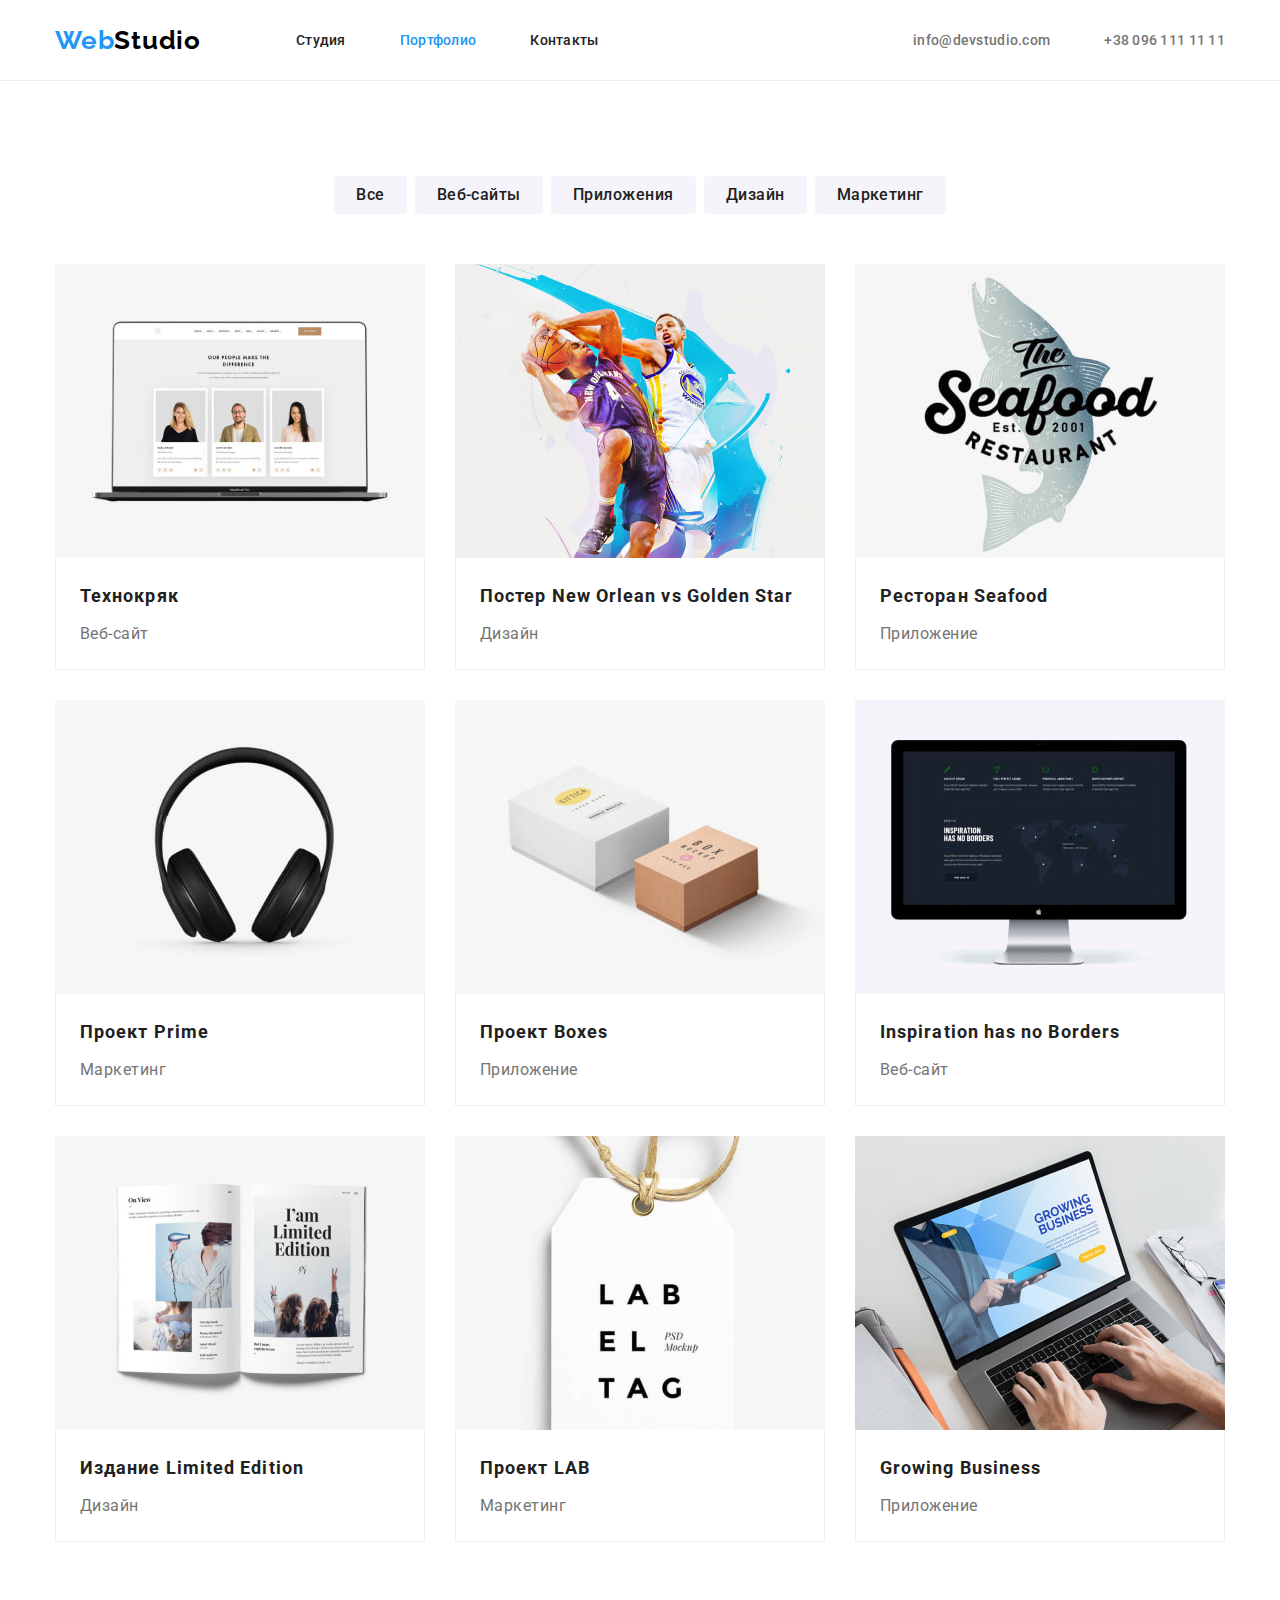
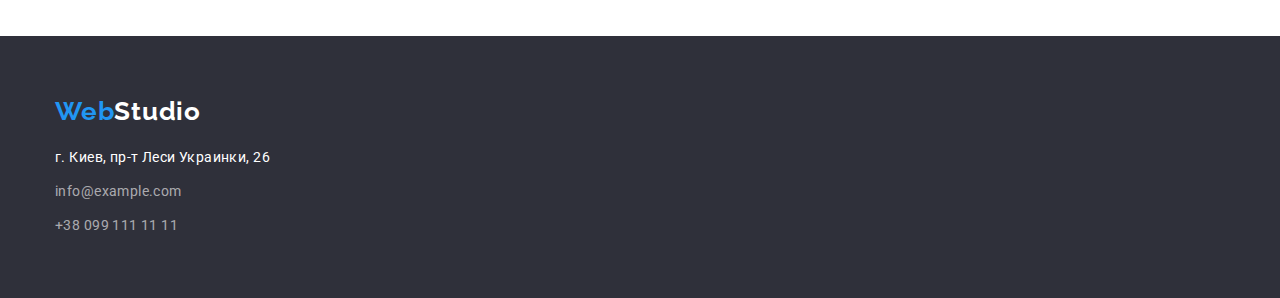
==== portfolio.html @ d4a07beb "Initial commit - HW#3 copy" ====
<!DOCTYPE html>
<html lang="ru">

<head>
    <meta charset="UTF-8" />
    <meta name="viewport" content="width=device-width, initial-scale=1.0" />
    <title>WebStudio</title>  
    <link rel="preconnect" href="https://fonts.googleapis.com">
    <link rel="preconnect" href="https://fonts.gstatic.com" crossorigin>
    <link rel="stylesheet"
        href="https://fonts.googleapis.com/css2?family=Raleway:wght@700&family=Roboto:wght@400;500;700;900&display=swap">

    <link rel="stylesheet" href="https://cdnjs.cloudflare.com/ajax/libs/modern-normalize/1.1.0/modern-normalize.min.css">
        <!--browser style sheet normalization-->

    <link rel="stylesheet" href="css/style.css">
</head>

<body>
    <header class="header">
        <div class="container">
            <nav class="header-nav">
                <a href="./" class="logo header-logo">
                    <!-- logo -->
                    <span class="logo-left">Web</span><span class="logo-right">Studio</span>
                </a>
    
                <ul class="header-nav-panel container-list">
                    <li class="header-nav-panel-item">
                        <a href="./" class="link">Студия</a>
                    </li>
                    <li class="header-nav-panel-item">
                        <a href="./portfolio.html" class="link  active-link">Портфолио</a>
                    </li>
                    <li class="header-nav-panel-item">
                        <a href="" class="link">Контакты</a>
                    </li>
                </ul>
            </nav>
    
            <ul class="header-contacts">
                <li class="header-contacts-item">
                    <a href="mailto:info@devstudio.com" class="link">info@devstudio.com</a>
                </li>
                <li class="header-contacts-item">
                    <a href="tel:+380961111111" class="link">+38 096 111 11 11</a>
                </li>
            </ul>
        </div>
    </header>

    <main>
        <section class="section portfolio section-bottom-pad">
            <div class="container flex-col">
                <h2 class="section-header vis-hide">Портфолио</h2>
                <ul class="portfolio-filters container-list">
                    <li class="portfolio-filters-item list-item-inline"><button class="btn btn-portfolio-filter" type="button">Все</button></li>

                    <li class="portfolio-filters-item list-item-inline"><button class="btn btn-portfolio-filter" type="button">Веб-сайты</button></li>

                    <li class="portfolio-filters-item list-item-inline"><button class="btn btn-portfolio-filter" type="button">Приложения</button></li>

                    <li class="portfolio-filters-item list-item-inline"><button class="btn btn-portfolio-filter" type="button">Дизайн</button></li>

                    <li class="portfolio-filters-item list-item-inline"><button class="btn btn-portfolio-filter" type="button">Маркетинг</button></li>
                </ul>
                
                <ul class="container-list portfolio-projects"> 
                    <!-- Do NOT change the order of classes here, portfolio-projects should OVERRIDE generic container-list -->
                    <li class="list-item-inline portfolio-projects-item">
                        <img class="thumbnail" src="./images/portfolio/project1-tech.jpg" alt="Веб-сайт &quot;Технокряк&quot;">
                        <div class="prj-desc">
                            <h3 class="prj-name">Технокряк</h3>
                            <p class="prj-type">Веб-сайт</p>
                        </div>
                    </li>

                    <li class="list-item-inline portfolio-projects-item">
                        <img class="thumbnail" src="./images/portfolio/project2-poster.jpg" alt="Постер New Orlean vs Golden Star">
                        <div class="prj-desc">
                            <h3 class="prj-name">Постер New Orlean vs Golden Star</h3>
                            <p class="prj-type">Дизайн</p>
                        </div>
                    </li>

                    <li class="list-item-inline portfolio-projects-item">
                        <img class="thumbnail" src="./images/portfolio/project3-seafood.jpg" alt="Приложение для ресторана Seafood">
                        <div class="prj-desc">
                            <h3 class="prj-name">Ресторан Seafood</h3>
                            <p class="prj-type">Приложение</p>
                        </div>
                    </li>

                    <li class="list-item-inline portfolio-projects-item">
                        <img class="thumbnail" src="./images/portfolio/project4-prime.jpg" alt="Проект Prime">
                        <div class="prj-desc">
                            <h3 class="prj-name">Проект Prime</h3>
                            <p class="prj-type">Маркетинг</p>
                        </div>
                    </li>

                    <li class="list-item-inline portfolio-projects-item">
                        <img class="thumbnail" src="./images/portfolio/project5-boxes.jpg" alt="Проект Boxes">
                        <div class="prj-desc">
                            <h3 class="prj-name">Проект Boxes</h3>
                            <p class="prj-type">Приложение</p>
                        </div>
                    </li>

                    <li class="list-item-inline portfolio-projects-item">
                        <img class="thumbnail" src="./images/portfolio/project6-inspiration.jpg" alt="Веб-сайт &quot;Inspiration has no Borders&quot;">
                        <div class="prj-desc">
                            <h3 class="prj-name">Inspiration has no Borders</h3>
                            <p class="prj-type">Веб-сайт</p>
                        </div>
                    </li>

                    <li class="list-item-inline portfolio-projects-item">
                        <img class="thumbnail" src="./images/portfolio/project7-edition.jpg" alt="Издание Limited Edition">
                        <div class="prj-desc">
                            <h3 class="prj-name">Издание Limited Edition</h3>
                            <p class="prj-type">Дизайн</p>
                        </div>
                    </li>

                    <li class="list-item-inline portfolio-projects-item">
                        <img class="thumbnail" src="./images/portfolio/project8-lab.jpg" alt="Проект LAB">
                        <div class="prj-desc">
                            <h3 class="prj-name">Проект LAB</h3>
                            <p class="prj-type">Маркетинг</p>
                        </div>
                    </li>

                    <li class="list-item-inline portfolio-projects-item">
                        <img class="thumbnail" src="./images/portfolio/project9-business.jpg" alt="Приложение Growing Business">
                        <div class="prj-desc">
                            <h3 class="prj-name">Growing Business</h3>
                            <p class="prj-type">Приложение</p>
                        </div>
                    </li>
                </ul>
            </div>
        </section>
    </main>

    <footer class="footer">
        <div class="container">
            <div>
                <p class="logo footer-logo">
                    <span class="logo-left">Web</span><span class="logo-right">Studio</span>
                </p>
    
                <address>
                    <ul class="footer-contacts">
                        <li class="footer-contacts-item">
                            <p class="addr">г. Киев, пр-т Леси Украинки, 26</p>
                        </li>
    
                        <li class="footer-contacts-item">
                            <a class="link" href="mailto:info@example.com">info@example.com</a>
                        </li>
    
                        <li class="footer-contacts-item">
                            <a class="link" href="tel:+38-099-111-11-11">+38 099 111 11 11</a>
                        </li>
                    </ul>
                </address>
            </div>
        </div>
    </footer>

</body>
---- css/style.css ----
:root {
  /* Palette */
  --text-color-primary: #757575;
  --text-color-secondary: #212121;
  --text-color-other: #000000;
  --text-color-other-inv: #ffffff;
  --text-color-misc: rgba(255, 255, 255, 0.6);

  --bkg-color-primary: #ffffff;
  --bkg-color-secondary: #2f303a;
  --border: #ececec;
  --border-project: #eeeeee;

  --accent-color: #2196f3;
  --accent-hover: #188ce8;
  --accent-inactive: #f5f4fa;

  /* Variables */
  --projects-item-space: 30px;
}

body {
  background-color: var(--bkg-color-primary);
  color: var(--text-color-primary);

  font-family: "Roboto", sans-serif;
  font-style: normal;
}

h1,
h2,
h3,
h4,
h5,
h6 {
  margin: 0;
}

ul {
  list-style-type: none;
  padding: 0;
  margin: 0;
}

p {
  margin: 0;
}

.container {
  display: flex;
  margin-left: auto;
  margin-right: auto;
  width: 1200px;
  padding-left: 15px;
  padding-right: 15px;

  justify-content: space-between;
  align-items: center;
}

.container-list {
  display: flex;
  /* margin-left: auto;
  margin-right: auto; */
  max-width: 1200px;
  flex-wrap: wrap;

  justify-content: space-between;
  align-items: center;
}

.flex-col {
  flex-direction: column;
}

.vis-hide {
  position: absolute;
  clip: rect(0 0 0 0);
  width: 1px;
  height: 1px;
  margin: -1px;
}

/* HEADER */

.header {
  min-height: 80px;
  padding-top: 25px;
  padding-bottom: 25px;

  border-bottom: 1px solid var(--border);
}

.header-nav-panel {
  display: inline;
}

.logo {
  font-family: "Raleway", sans-serif;
  font-style: normal;
  font-weight: 700;
  font-size: 26px;
  line-height: 1.17;
  letter-spacing: 0.03em;

  text-decoration: none;
}

.header-logo {
  /* margin-top: 25px; */
  margin-right: 95px;
  /* margin-left: 215px; */
  /* margin-top: 30px;
  margin-bottom: auto; */
}

.logo-left {
  color: var(--accent-color);
}

.logo-right {
  color: var(--text-color-other);
}

.link {
  text-decoration: none;
}

.header-nav {
  display: flex;
  align-items: center;
}

.header-nav-panel .link,
.header-contacts .link {
  font-weight: 500;
  font-size: 14px;
  line-height: 1.17;
  letter-spacing: 0.02em;
}

.header-nav-panel-item,
.header-contacts-item {
  display: inline;
}

.header-nav-panel-item:not(:last-child),
.header-contacts-item:not(:last-child) {
  margin-right: 50px;
}

.header-nav-panel-item > .link {
  color: var(--text-color-secondary);
}

.header-nav-panel-item > .active-link {
  color: var(--accent-color);
}

.header-contacts-item > .link {
  color: var(--text-color-primary);
}

/* .header-nav-panel-item > .link:hover,
.header-nav-panel-item > .link:focus,
.header-contacts-item > .link:hover,
.header-contacts-item > .link:focus {
  color: var(--accent-color);
} */

/* section GENERIC */

.section {
  padding-top: 95px;
}

.section-bottom-pad {
  padding-bottom: 94px;
}

.section-header {
  /* font-weight: bold; */
  font-size: 36px;
  line-height: 1.17;
  letter-spacing: 0.03em;

  margin-bottom: 50px;
  text-align: center;

  color: var(--text-color-secondary);
}

.list-item-inline {
  display: inline;
}

/* section HERO */

.section-hero {
  background-color: var(--bkg-color-secondary);
  /* padding: 200px 450px; */
  padding-top: 200px;
  padding-bottom: 200px;
}

.section-hero-header {
  font-weight: 900;
  font-size: 44px;
  line-height: 1.36;
  letter-spacing: 0.06em;

  color: var(--text-color-other-inv);
  text-transform: uppercase;
  text-align: center;

  margin-bottom: 30px;
}

.btn {
  font-family: inherit;
  font-weight: bold;
  font-size: 16px;
  line-height: 1.875;

  letter-spacing: 0.06em;
  text-align: center;

  background-color: var(--accent-color);
  color: var(--text-color-other-inv);

  border-radius: 4px;
  border-style: none;
  border-color: var(--accent-color);

  cursor: pointer;
}

.section-hero-btn {
  align-items: center;
  padding: 10px 32px;
  min-width: 200px;
  min-height: 50px;
}

.btn:hover,
.btn:focus {
  background-color: var(--accent-hover);
  /* color: var(--text-color-secondary); */
}

/* section TRAITS */

.section-traits-list {
  justify-content: start;
}

.section-traits-list-item {
  width: 270px;
  min-height: 100px;
}

.section-traits-list-item:not(:last-child) {
  margin-right: 30px;
}

.section-traits-list-item-header {
  /* font-weight: 700; */
  font-size: 14px;
  line-height: 1.17;
  letter-spacing: 0.03em;
  text-transform: uppercase;

  color: var(--text-color-secondary);
  margin-bottom: 10px;
}

.section-traits-list-item-desc {
  /* font-weight: normal; */
  font-size: 14px;
  line-height: 1.71;
  letter-spacing: 0.03em;
}

/* section WE DO  */

.section-wedo-list-item:not(:last-child) {
  margin-right: 30px;
}

/* section TEAM  */

.team-member {
  padding-bottom: 30px;
}

.team-member:not(:last-child) {
  margin-right: 30px;
}

.team-member-name {
  font-weight: 500;
  font-size: 16px;
  line-height: 1.17;
  text-align: center;
  margin-top: 30px;
  letter-spacing: 0.03em;

  color: var(--text-color-secondary);
}

.team-member-position {
  /* font-weight: 400; */
  font-size: 16px;
  line-height: 1.17;
  text-align: center;
  letter-spacing: 0.03em;
  margin-top: 10px;
}

/* page PORTFOLIO */

.portfolio-filters {
  margin-bottom: 15px; /*not padding-bottom because we don't want empty space to be included in the button and be clickable*/
}

.portfolio-filters-item:not(:last-child) {
  margin-right: 8px;
}

.btn-portfolio-filter {
  font-weight: 500;
  font-size: 16px;
  line-height: 1.62;

  text-align: center;
  letter-spacing: 0.03em;

  background-color: var(--accent-inactive);
  color: var(--text-color-secondary);

  padding: 6px 22px;
}

.btn-portfolio-filter:focus,
.btn-portfolio-filter:hover {
  background-color: var(--accent-color);
  color: var(--text-color-other-inv);
}

.portfolio-projects {
  /* list-style: none; */
  justify-content: left;
  margin-top: 35px;
  margin-bottom: calc(-1 * var(--projects-item-space));
  margin-right: calc(-1 * var(--projects-item-space));
}

.portfolio-projects-item {
  flex-basis: calc(100% / 3 - var(--projects-item-space));
  margin-right: var(--projects-item-space);
  margin-bottom: var(--projects-item-space);
}

.portfolio-projects-item > .thumbnail {
  /* width: 370px; */
  max-width: 100%;
  height: auto;
  display: block;
}

.portfolio-projects-item > .prj-desc {
  padding-top: 20px;
  padding-bottom: 20px;
  padding: 20px 24px;
  border: 1px solid var(--border-project);
  border-top: none;
}

.prj-desc > .prj-name {
  /* font-weight: 700; */
  font-size: 18px;
  line-height: 2;

  letter-spacing: 0.06em;

  color: var(--text-color-secondary);
  margin-bottom: 5px;
}

.prj-desc > .prj-type {
  /* font-weight: normal; */
  font-size: 16px;
  line-height: 1.87;

  letter-spacing: 0.03em;
}

/* FOOTER */

.footer {
  min-height: 250px;
  background-color: var(--bkg-color-secondary);

  padding-top: 60px;
  padding-bottom: 60px;
  /* padding-left: 215px; */
}

.footer-logo {
  margin-top: 0;
  margin-bottom: 20px;
}

.footer-logo > .logo-right {
  color: var(--text-color-other-inv);
}

.footer-contacts {
  /* list-style: none; */
  padding: 0;
  margin: 0;
}

.footer-contacts-item {
  font-weight: 400;
  font-size: 14px;
  line-height: 1.71;
  font-style: normal;
  letter-spacing: 0.03em;

  color: var(--text-color-misc);
}

.footer-contacts-item:not(:last-child) {
  margin-bottom: 10px;
}

.footer-contacts-item > .addr {
  color: var(--text-color-other-inv);
}

.footer-contacts-item > .link {
  color: var(--text-color-misc);
}

/* Final additions */

.link:hover,
.link:focus {
  color: var(--accent-color);
}
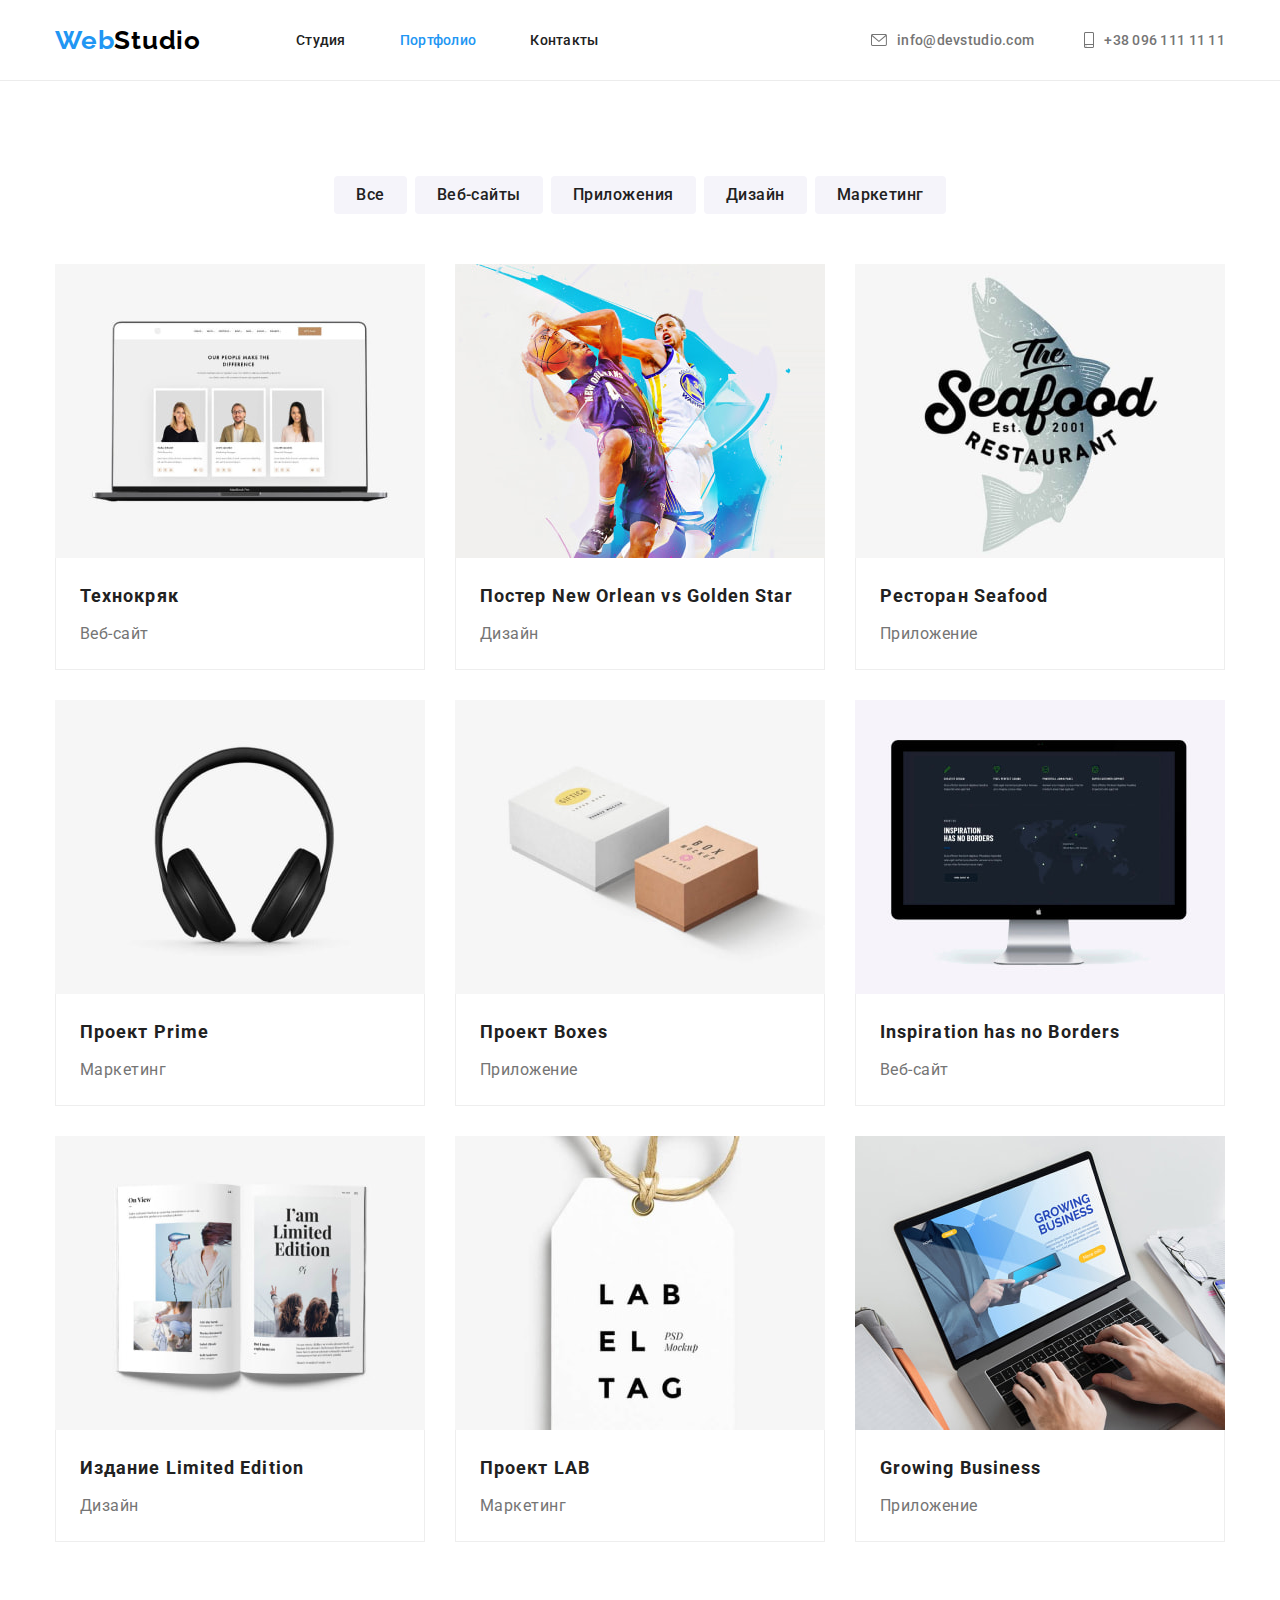
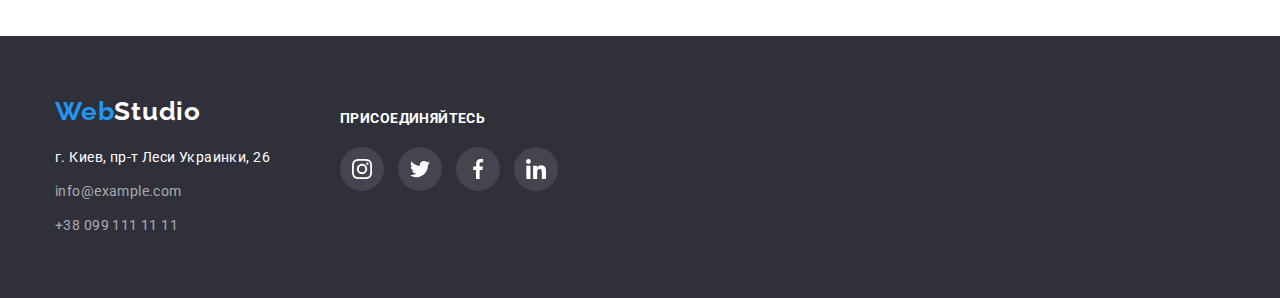
==== commit cfaea426: "added effects to portfolio" ====
--- a/portfolio.html
+++ b/portfolio.html
@@ -40,12 +40,22 @@
     
             <ul class="header-contacts">
                 <li class="header-contacts-item">
-                    <a href="mailto:info@devstudio.com" class="link">info@devstudio.com</a>
+                    <a href="mailto:info@devstudio.com" class="contact-link link">
+                        <svg class="header-contacts-item-icon" width="16" height="12">
+                            <use href="./images/icons/icons-sprite.svg#contact-mail"></use>
+                        </svg>
+                        info@devstudio.com 
+                    </a>
                 </li>
                 <li class="header-contacts-item">
-                    <a href="tel:+380961111111" class="link">+38 096 111 11 11</a>
-                </li>
-            </ul>
+                    <a href="tel:+380961111111" class="contact-link link">
+                        <svg class="header-contacts-item-icon" width="10" height="16">
+                            <use href="./images/icons/icons-sprite.svg#contact-phone"></use>
+                        </svg>
+                        +38 096 111 11 11
+                    </a>
+                </li>  
+            </ul>   
         </div>
     </header>
 
@@ -144,8 +154,8 @@
     </main>
 
     <footer class="footer">
-        <div class="container">
-            <div>
+        <div class="container footer-container">
+            <div class="footer-corp">
                 <p class="logo footer-logo">
                     <span class="logo-left">Web</span><span class="logo-right">Studio</span>
                 </p>
@@ -166,6 +176,43 @@
                     </ul>
                 </address>
             </div>
+
+            <div class="footer-social">
+                <p class="footer-social-label">Присоединяйтесь</p>
+                <ul class="footer-social-list">
+                    <li class="list-item-inline footer-social-list-item">
+                        <a class="footer-social-list-item-link" href="">
+                            <svg class="footer-social-icon">
+                                <use href="./images/icons/icons-sprite.svg#footer-social-instagram"></use>
+                            </svg>
+                        </a>
+                    </li>
+
+                    <li class="list-item-inline footer-social-list-item">
+                        <a class="footer-social-list-item-link" href="">
+                            <svg class="footer-social-icon">
+                                <use href="./images/icons/icons-sprite.svg#footer-social-twitter"></use>
+                            </svg>
+                        </a>
+                    </li>
+
+                    <li class="list-item-inline footer-social-list-item">
+                        <a class="footer-social-list-item-link" href="">
+                            <svg class="footer-social-icon">
+                                <use href="./images/icons/icons-sprite.svg#footer-social-facebook"></use>
+                            </svg>
+                        </a>
+                    </li> 
+
+                    <li class="list-item-inline footer-social-list-item">
+                        <a class="footer-social-list-item-link" href="">
+                            <svg class="footer-social-icon">
+                                <use href="./images/icons/icons-sprite.svg#footer-social-linkedin"></use>
+                            </svg>
+                        </a>
+                    </li>
+                </ul>               
+            </div>
         </div>
     </footer>
 
--- a/css/style.css
+++ b/css/style.css
@@ -8,6 +8,7 @@
 
   --bkg-color-primary: #ffffff;
   --bkg-color-secondary: #2f303a;
+  --bkg-color-social: rgba(255, 255, 255, 0.1);
   --border: #ececec;
   --border-project: #eeeeee;
 
@@ -131,6 +132,11 @@
   align-items: center;
 }
 
+.header-contacts {
+  display: flex;
+  align-items: center;
+}
+
 .header-nav-panel .link,
 .header-contacts .link {
   font-weight: 500;
@@ -149,6 +155,11 @@
   margin-right: 50px;
 }
 
+.header-contacts-item-icon {
+  fill: var(--text-color-primary);
+  margin-right: 10px;
+}
+
 .header-nav-panel-item > .link {
   color: var(--text-color-secondary);
 }
@@ -159,14 +170,14 @@
 
 .header-contacts-item > .link {
   color: var(--text-color-primary);
-}
-
-/* .header-nav-panel-item > .link:hover,
-.header-nav-panel-item > .link:focus,
-.header-contacts-item > .link:hover,
-.header-contacts-item > .link:focus {
-  color: var(--accent-color);
-} */
+  display: flex;
+  align-items: center;
+}
+
+.contact-link:hover .header-contacts-item-icon,
+.contact-link:focus .header-contacts-item-icon {
+  fill: var(--accent-color);
+}
 
 /* section GENERIC */
 
@@ -192,6 +203,13 @@
 
 .list-item-inline {
   display: inline;
+}
+
+/* hover for all links */
+
+.link:hover,
+.link:focus {
+  color: var(--accent-color);
 }
 
 /* section HERO */
@@ -345,6 +363,10 @@
 .btn-portfolio-filter:hover {
   background-color: var(--accent-color);
   color: var(--text-color-other-inv);
+  box-shadow: 0px 3px 1px rgba(0, 0, 0, 0.1), 0px 1px 2px rgba(0, 0, 0, 0.08),
+    0px 2px 2px rgba(0, 0, 0, 0.12);
+
+  filter: drop-shadow(0px 4px 4px rgba(0, 0, 0, 0.25));
 }
 
 .portfolio-projects {
@@ -361,6 +383,11 @@
   margin-bottom: var(--projects-item-space);
 }
 
+.portfolio-projects-item:hover {
+  box-shadow: 0px 1px 1px rgba(0, 0, 0, 0.12), 0px 4px 4px rgba(0, 0, 0, 0.06),
+    1px 4px 6px rgba(0, 0, 0, 0.16);
+}
+
 .portfolio-projects-item > .thumbnail {
   /* width: 370px; */
   max-width: 100%;
@@ -406,6 +433,11 @@
   /* padding-left: 215px; */
 }
 
+.footer-container {
+  justify-content: left;
+  align-items: flex-start;
+}
+
 .footer-logo {
   margin-top: 0;
   margin-bottom: 20px;
@@ -443,9 +475,46 @@
   color: var(--text-color-misc);
 }
 
-/* Final additions */
-
-.link:hover,
-.link:focus {
-  color: var(--accent-color);
-}
+.footer-corp {
+  margin-right: 70px;
+}
+
+.footer-social {
+  padding-top: 15px;
+}
+
+.footer-social-label {
+  font-weight: 700;
+  font-size: 14px;
+  line-height: 1.14;
+  letter-spacing: 0.03em;
+
+  text-transform: uppercase;
+  color: var(--text-color-other-inv);
+  margin-bottom: 20px;
+}
+
+.footer-social-icon {
+  fill: var(--bkg-color-primary);
+  width: 20px;
+  height: 20px;
+  vertical-align: middle;
+}
+
+.footer-social-list-item:not(:last-child) {
+  margin-right: 10px;
+}
+
+.footer-social-list-item-link {
+  display: inline-block;
+  width: 44px;
+  height: 44px;
+  padding: 12px;
+  border-radius: 50%;
+  background-color: var(--bkg-color-social);
+}
+
+.footer-social-list-item-link:hover,
+.footer-social-list-item-link:focus {
+  background-color: var(--accent-color);
+}
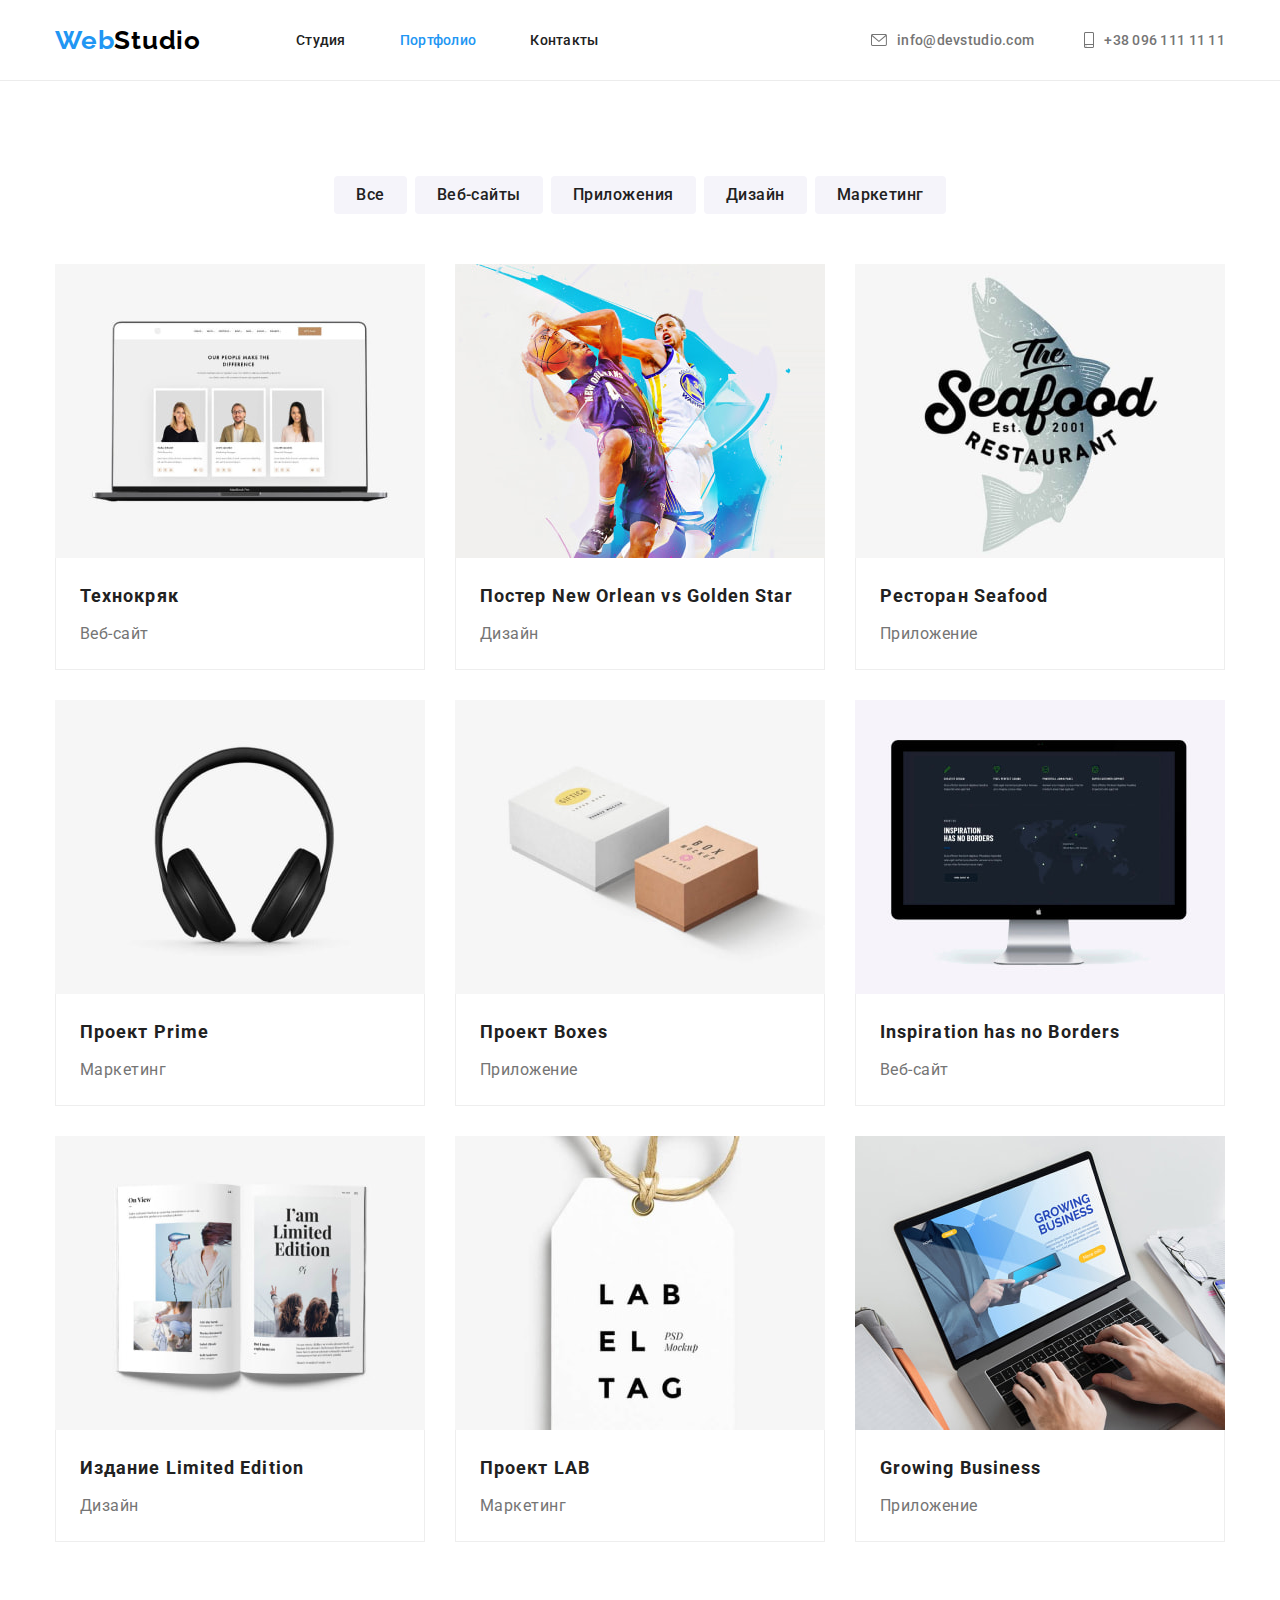
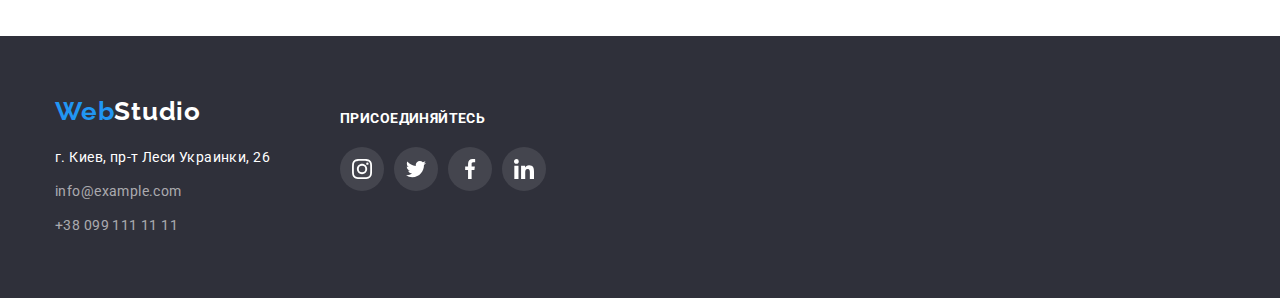
==== commit 23a06bd1: "index decoration" ====
--- a/portfolio.html
+++ b/portfolio.html
@@ -179,34 +179,34 @@
 
             <div class="footer-social">
                 <p class="footer-social-label">Присоединяйтесь</p>
-                <ul class="footer-social-list">
-                    <li class="list-item-inline footer-social-list-item">
-                        <a class="footer-social-list-item-link" href="">
-                            <svg class="footer-social-icon">
+                <ul class="social-list footer-social-list">
+                    <li class="social-list-item">
+                        <a class="social-list-item-link" href="">
+                            <svg class="footer-social-icon" width="20" height="20">
                                 <use href="./images/icons/icons-sprite.svg#footer-social-instagram"></use>
                             </svg>
                         </a>
                     </li>
 
-                    <li class="list-item-inline footer-social-list-item">
-                        <a class="footer-social-list-item-link" href="">
-                            <svg class="footer-social-icon">
+                    <li class="social-list-item">
+                        <a class="social-list-item-link" href="">
+                            <svg class="footer-social-icon" width="20" height="20">
                                 <use href="./images/icons/icons-sprite.svg#footer-social-twitter"></use>
                             </svg>
                         </a>
                     </li>
 
-                    <li class="list-item-inline footer-social-list-item">
-                        <a class="footer-social-list-item-link" href="">
-                            <svg class="footer-social-icon">
+                    <li class="social-list-item">
+                        <a class="social-list-item-link" href="">
+                            <svg class="footer-social-icon" width="20" height="20">
                                 <use href="./images/icons/icons-sprite.svg#footer-social-facebook"></use>
                             </svg>
                         </a>
                     </li> 
 
-                    <li class="list-item-inline footer-social-list-item">
-                        <a class="footer-social-list-item-link" href="">
-                            <svg class="footer-social-icon">
+                    <li class="social-list-item">
+                        <a class="social-list-item-link" href="">
+                            <svg class="footer-social-icon" width="20" height="20">
                                 <use href="./images/icons/icons-sprite.svg#footer-social-linkedin"></use>
                             </svg>
                         </a>
--- a/css/style.css
+++ b/css/style.css
@@ -8,13 +8,17 @@
 
   --bkg-color-primary: #ffffff;
   --bkg-color-secondary: #2f303a;
+  --bkg-color-section: #f5f4fa; /* also inactive accent */
+  --bkg-color-hero: #c4c4c4;
+  --bkg-color-hero-overlay: rgba(47, 48, 58, 0.4);
   --bkg-color-social: rgba(255, 255, 255, 0.1);
   --border: #ececec;
   --border-project: #eeeeee;
 
+  --fill-icon-inactive: #afb1b8;
+
   --accent-color: #2196f3;
   --accent-hover: #188ce8;
-  --accent-inactive: #f5f4fa;
 
   /* Variables */
   --projects-item-space: 30px;
@@ -189,6 +193,10 @@
   padding-bottom: 94px;
 }
 
+.section-bkg-gray {
+  background-color: var(--bkg-color-section);
+}
+
 .section-header {
   /* font-weight: bold; */
   font-size: 36px;
@@ -215,8 +223,15 @@
 /* section HERO */
 
 .section-hero {
-  background-color: var(--bkg-color-secondary);
-  /* padding: 200px 450px; */
+  background-color: var(--bkg-color-hero);
+  background-image: linear-gradient(
+      to right,
+      var(--bkg-color-hero-overlay) 100%,
+      var(--bkg-color-hero-overlay)
+    ),
+    url("../images/decoration/hero-bg.jpg");
+  background-repeat: no-repeat;
+  background-position: center;
   padding-top: 200px;
   padding-bottom: 200px;
 }
@@ -274,11 +289,18 @@
 
 .section-traits-list-item {
   width: 270px;
-  min-height: 100px;
 }
 
 .section-traits-list-item:not(:last-child) {
   margin-right: 30px;
+}
+
+.trait-icon-container {
+  background-color: var(--bkg-color-section);
+  width: 270px;
+  height: 120px;
+  padding: 25px 100px;
+  margin-bottom: 30px;
 }
 
 .section-traits-list-item-header {
@@ -308,11 +330,22 @@
 /* section TEAM  */
 
 .team-member {
-  padding-bottom: 30px;
+  background-color: var(--text-color-other-inv);
+  border-radius: 0px 0px 4px 4px;
+
+  box-shadow: 0px 1px 3px rgba(0, 0, 0, 0.12), 0px 1px 1px rgba(0, 0, 0, 0.14),
+    0px 2px 1px rgba(0, 0, 0, 0.2);
 }
 
 .team-member:not(:last-child) {
   margin-right: 30px;
+}
+
+.team-member-info {
+  padding-top: 30px;
+  padding-bottom: 30px;
+  padding-left: 32px;
+  padding-right: 32px;
 }
 
 .team-member-name {
@@ -320,7 +353,7 @@
   font-size: 16px;
   line-height: 1.17;
   text-align: center;
-  margin-top: 30px;
+  /* margin-top: 30px; */
   letter-spacing: 0.03em;
 
   color: var(--text-color-secondary);
@@ -335,6 +368,57 @@
   margin-top: 10px;
 }
 
+.team-member-info > .social-list {
+  margin-top: 16px;
+}
+
+.team-member .social-icon {
+  fill: var(--fill-icon-inactive);
+}
+
+.team-member-info .social-list-item-link {
+  background-color: var(--bkg-color-primary);
+}
+
+/* section CLIENTS */
+
+.clients-list {
+  display: flex;
+  justify-content: left;
+  margin-right: calc(-1 * var(--projects-item-space));
+}
+
+.clients-list-item {
+  flex-basis: calc(100% / 6 - var(--projects-item-space));
+  margin-right: var(--projects-item-space);
+}
+
+.client-link {
+  display: block;
+  width: 170px;
+  height: 92px;
+  padding: 16px 32px;
+
+  border-width: 1px;
+  border-style: solid;
+  border-color: var(--fill-icon-inactive);
+  border-radius: 4px;
+}
+
+.client-logo {
+  fill: var(--fill-icon-inactive);
+}
+
+.client-link:hover,
+.client-link:focus {
+  border-color: var(--accent-color);
+}
+
+.client-link:hover > .client-logo,
+.client-link:focus > .client-logo {
+  fill: var(--accent-color);
+}
+
 /* page PORTFOLIO */
 
 .portfolio-filters {
@@ -353,7 +437,7 @@
   text-align: center;
   letter-spacing: 0.03em;
 
-  background-color: var(--accent-inactive);
+  background-color: var(--bkg-color-section);
   color: var(--text-color-secondary);
 
   padding: 6px 22px;
@@ -370,7 +454,6 @@
 }
 
 .portfolio-projects {
-  /* list-style: none; */
   justify-content: left;
   margin-top: 35px;
   margin-bottom: calc(-1 * var(--projects-item-space));
@@ -496,25 +579,37 @@
 
 .footer-social-icon {
   fill: var(--bkg-color-primary);
-  width: 20px;
-  height: 20px;
   vertical-align: middle;
 }
 
-.footer-social-list-item:not(:last-child) {
+.footer-social-list .social-list-item-link {
+  background-color: var(--bkg-color-social);
+}
+
+/* generic social link list */
+
+.social-list {
+  display: flex;
+}
+
+.social-list-item:not(:last-child) {
   margin-right: 10px;
 }
 
-.footer-social-list-item-link {
-  display: inline-block;
+.social-list-item-link {
+  display: block;
   width: 44px;
   height: 44px;
   padding: 12px;
   border-radius: 50%;
-  background-color: var(--bkg-color-social);
-}
-
-.footer-social-list-item-link:hover,
-.footer-social-list-item-link:focus {
+}
+
+.social-list-item-link:hover,
+.social-list-item-link:focus {
   background-color: var(--accent-color);
-}
+} /* note that this list has no color by default! */
+
+.social-list-item-link:hover .social-icon,
+.social-list-item-link:focus .social-icon {
+  fill: var(--text-color-other-inv);
+}
